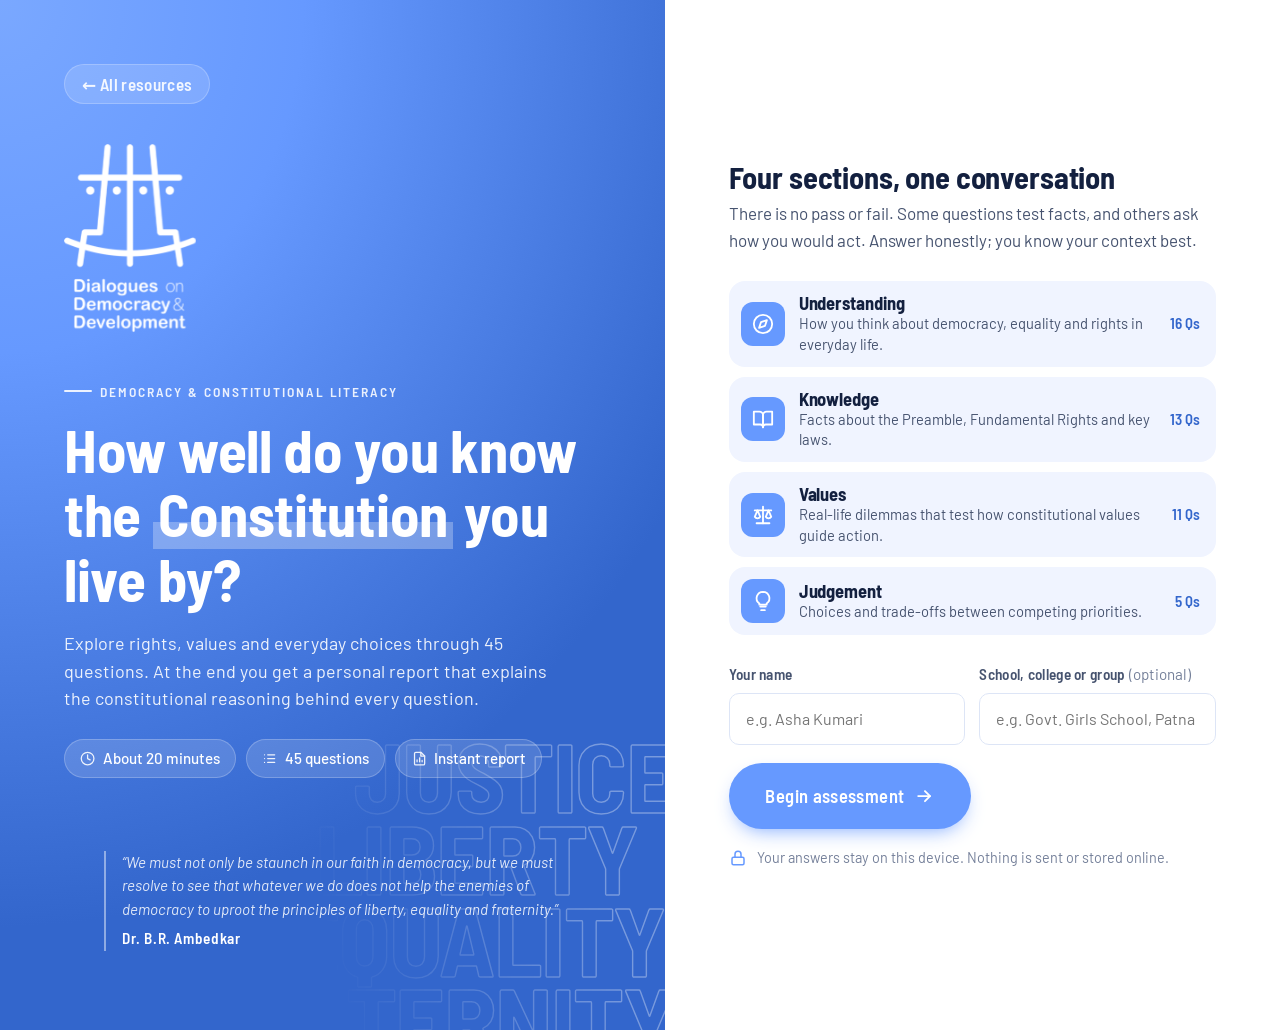
==== assessment.html @ 27ed3a21 "Add home hub, Preamble crossword and Our Constitution pages - index.html is now a tile hub; the asse" ====
<!doctype html>
<html lang="en">
<head>
  <meta charset="UTF-8">
  <meta name="viewport" content="width=device-width, initial-scale=1.0">
  <title>Constitutional Literacy Assessment · Dialogues on Democracy & Development</title>
  <meta name="description" content="A constitutional literacy assessment by Dialogues on Democracy & Development. 45 questions on rights, values and everyday choices, with a personal report at the end.">
  <meta property="og:title" content="Constitutional Literacy Assessment">
  <meta property="og:description" content="How well do you know the Constitution you live by? Take the assessment by Dialogues on Democracy & Development.">
  <meta property="og:image" content="assets/logo-mark.png">
  <meta name="theme-color" content="#6699ff">
  <link rel="icon" type="image/png" href="assets/logo-mark.png">
  <link rel="preconnect" href="https://fonts.googleapis.com">
  <link rel="preconnect" href="https://fonts.gstatic.com" crossorigin>
  <link href="https://fonts.googleapis.com/css2?family=Barlow+Semi+Condensed:wght@500;600;700&family=Barlow:ital,wght@0,400;0,500;0,600;1,400&display=swap" rel="stylesheet">
  <link rel="stylesheet" href="css/base.css">
  <link rel="stylesheet" href="css/assessment.css">
</head>
<body>
  <div id="app" aria-live="polite"></div>
  <noscript>
    <p style="padding:24px;font-family:sans-serif">This assessment needs JavaScript. Please enable it in your browser and reload the page.</p>
  </noscript>
  <script src="js/questions.js"></script>
  <script src="js/app.js"></script>
</body>
</html>
---- css/base.css ----
/* Constitutional Literacy Assessment — Dialogues on Democracy & Development
   Brand: periwinkle blue #6699ff, Barlow Semi Condensed display type. */

:root {
  --brand: #6699ff;
  --brand-600: #4a7cd4;
  --brand-700: #3366cc;
  --brand-900: #1b2f6b;
  --tint-1: #f0f4ff;
  --tint-2: #e6f2ff;
  --tint-3: #d6e3ff;

  --ink: #13203f;
  --ink-2: #46536f;
  --ink-3: #75809a;
  --line: #dde5f6;
  --bg: #f5f8ff;
  --surface: #ffffff;

  --s3: #17916a;   /* best response */
  --s2: #3f78de;   /* mostly aligned */
  --s1: #cc8a0a;   /* partly aligned */
  --s0: #d4574b;   /* not aligned */
  --s3-bg: #e3f5ee;
  --s2-bg: #e6eeff;
  --s1-bg: #fdf3dd;
  --s0-bg: #fbe8e6;

  --display: "Barlow Semi Condensed", "Barlow", system-ui, sans-serif;
  --body: "Barlow", system-ui, -apple-system, "Segoe UI", sans-serif;

  --r-sm: 10px;
  --r-md: 16px;
  --r-lg: 24px;
  --shadow-sm: 0 1px 2px rgba(19, 32, 63, .06), 0 1px 1px rgba(19, 32, 63, .04);
  --shadow-md: 0 10px 30px -12px rgba(27, 47, 107, .22), 0 2px 6px rgba(19, 32, 63, .05);
  --shadow-lg: 0 30px 60px -25px rgba(27, 47, 107, .35);
  --ease: cubic-bezier(.22, .8, .24, 1);
}

*, *::before, *::after { box-sizing: border-box; }
html { -webkit-text-size-adjust: 100%; }
body {
  margin: 0;
  background: var(--bg);
  color: var(--ink);
  font-family: var(--body);
  font-size: 17px;
  line-height: 1.55;
  -webkit-font-smoothing: antialiased;
  overflow-x: hidden;
}
h1, h2, h3, h4 { font-family: var(--display); line-height: 1.1; margin: 0; letter-spacing: -.005em; }
p { margin: 0; }
button, input { font: inherit; color: inherit; }
button { cursor: pointer; }
img { display: block; max-width: 100%; }
:focus-visible { outline: 3px solid var(--brand); outline-offset: 3px; border-radius: 6px; }
[tabindex="-1"]:focus { outline: none; }
.sr-only { position: absolute; width: 1px; height: 1px; overflow: hidden; clip: rect(0 0 0 0); white-space: nowrap; }

/* ---------- Buttons ---------- */
.btn {
  display: inline-flex; align-items: center; justify-content: center; gap: .55em;
  border: 0; border-radius: 999px;
  padding: .85em 1.6em;
  font-family: var(--display); font-weight: 600; font-size: 1.05rem; letter-spacing: .02em;
  transition: transform .2s var(--ease), box-shadow .2s var(--ease), background .2s, color .2s, opacity .2s;
  text-decoration: none; white-space: nowrap;
}
.btn svg { width: 1.1em; height: 1.1em; flex: none; }
.btn-primary { background: var(--brand); color: #fff; box-shadow: 0 8px 20px -8px rgba(102, 153, 255, .9); }
.btn-primary:hover:not(:disabled) { background: var(--brand-600); transform: translateY(-1px); }
.btn-primary:active:not(:disabled) { transform: translateY(0); }
.btn-primary:disabled { background: #b9cbf2; box-shadow: none; cursor: not-allowed; }
.btn-dark { background: var(--brand-900); color: #fff; }
.btn-dark:hover { background: #12234f; transform: translateY(-1px); }
.btn-ghost { background: transparent; color: var(--ink-2); padding-inline: 1.1em; }
.btn-ghost:hover { background: var(--tint-1); color: var(--brand-700); }
.btn-outline { background: var(--surface); color: var(--brand-700); box-shadow: inset 0 0 0 1.5px var(--tint-3); }
.btn-outline:hover { box-shadow: inset 0 0 0 1.5px var(--brand); }
.btn-white { background: #fff; color: var(--brand-700); }
.btn-white:hover { transform: translateY(-1px); box-shadow: 0 10px 24px -10px rgba(0,0,0,.35); }
.btn-lg { font-size: 1.15rem; padding: 1em 2em; }
.btn.ready { animation: nudge 1.6s var(--ease) 1; }
@keyframes nudge { 0%, 100% { box-shadow: 0 8px 20px -8px rgba(102,153,255,.9); } 40% { box-shadow: 0 0 0 8px rgba(102,153,255,.18), 0 8px 20px -8px rgba(102,153,255,.9); } }


/* ---------- Shared page furniture ---------- */
.wrap { width: 100%; max-width: 1180px; margin: 0 auto; padding: 0 clamp(16px, 4vw, 40px); }
.eyebrow {
  display: inline-flex; align-items: center; gap: .6em;
  font-family: var(--display); font-weight: 600; text-transform: uppercase; letter-spacing: .14em; font-size: .85rem;
  color: var(--brand-700);
}
.eyebrow::before { content: ""; width: 28px; height: 2px; background: currentColor; border-radius: 2px; }
.on-dark .eyebrow, .eyebrow.light { color: rgba(255,255,255,.88); }
/* The four Preamble words, set as an outlined lettermark behind the content. */
.hero-words {
  position: absolute; inset: auto -1.5% -3% auto; z-index: -1;
  display: flex; flex-direction: column; align-items: flex-end;
  font-family: var(--display); font-weight: 700; text-transform: uppercase;
  font-size: clamp(52px, 7.6vw, 116px); line-height: .84; letter-spacing: -.015em;
  color: transparent; -webkit-text-stroke: 1.4px rgba(255, 255, 255, .34);
  pointer-events: none; user-select: none;
  -webkit-mask-image: linear-gradient(258deg, #000 18%, rgba(0,0,0,.45) 48%, transparent 72%);
  mask-image: linear-gradient(258deg, #000 18%, rgba(0,0,0,.45) 48%, transparent 72%);
}
.hero-words span { display: block; animation: wordIn .9s var(--ease) both; }
.hero-words span:nth-child(1) { animation-delay: .05s; }
.hero-words span:nth-child(2) { margin-right: .38em; animation-delay: .16s; }
.hero-words span:nth-child(3) { margin-right: .1em; animation-delay: .27s; }
.hero-words span:nth-child(4) { animation-delay: .38s; }
@keyframes wordIn { from { opacity: 0; transform: translateX(26px); } to { opacity: 1; transform: none; } }

/* Line-art portrait used alongside the lettermark. */
.hero-figure {
  position: absolute; z-index: -1; pointer-events: none; user-select: none;
  right: clamp(-28px, 1vw, 40px); bottom: 0;
  height: min(86%, 440px); width: auto; color: #fff;
  filter: drop-shadow(0 0 26px rgba(19, 32, 63, .14));
}
.hero-figure svg { height: 100%; width: auto; }
.hero-figure path, .hero-figure circle {
  stroke: rgba(255,255,255,.52);
  stroke-dasharray: 1400; stroke-dashoffset: 1400;
  animation: draw 2.4s var(--ease) forwards;
}
.hero-figure circle { stroke-dasharray: 200; stroke-dashoffset: 200; }
/* When a hero carries the portrait, the lettermark sits to its left. */
.has-figure .hero-words { right: clamp(180px, 23vw, 350px); bottom: -2%; }
@keyframes draw { to { stroke-dashoffset: 0; } }
@media (prefers-reduced-motion: reduce) {
  .hero-figure path, .hero-figure circle { stroke-dashoffset: 0; animation: none; }
}
@media (max-width: 900px) {
  .hero-figure { height: min(50%, 220px); right: -20px; }
  .hero-figure path, .hero-figure circle { stroke: rgba(255,255,255,.4); }
  /* One graphic is enough on a small screen: keep the portrait, drop the lettermark. */
  .has-figure .hero-words { display: none; }
  .has-figure .hero-figure { height: min(38%, 200px); right: -46px; bottom: -8px; opacity: .5; }
}

.site-nav {
  position: sticky; top: 0; z-index: 30;
  background: rgba(255,255,255,.88); backdrop-filter: saturate(1.4) blur(12px); -webkit-backdrop-filter: saturate(1.4) blur(12px);
  border-bottom: 1px solid var(--line);
}
.site-nav .wrap { display: flex; align-items: center; justify-content: space-between; gap: 20px; padding-block: 10px; }
.brand { display: flex; align-items: center; gap: 10px; text-decoration: none; color: var(--ink); background: none; border: 0; padding: 0; text-align: left; }
.brand img { width: 40px; height: 40px; border-radius: 10px; }
.brand span { font-family: var(--display); font-weight: 600; font-size: .95rem; line-height: 1.1; }
.site-nav ul { list-style: none; display: flex; gap: 4px; margin: 0; padding: 0; }
.site-nav a.nav-link {
  display: block; text-decoration: none; color: var(--ink-2);
  font-family: var(--display); font-weight: 600; font-size: 1rem; letter-spacing: .02em;
  padding: .45em .9em; border-radius: 999px; transition: background .2s, color .2s; white-space: nowrap;
}
.site-nav a.nav-link:hover { background: var(--tint-1); color: var(--brand-700); }
.site-nav a.nav-link[aria-current="page"] { background: var(--brand); color: #fff; }

.site-foot { background: var(--brand-900); color: rgba(255,255,255,.8); padding: 40px 0; margin-top: 60px; }
.site-foot .wrap { display: flex; flex-wrap: wrap; gap: 16px 32px; align-items: center; justify-content: space-between; }
.site-foot a { color: #fff; }
.site-foot .foot-links { display: flex; flex-wrap: wrap; gap: 16px; font-family: var(--display); font-weight: 600; }
.site-foot small { font-size: .88rem; }

@media (max-width: 680px) {
  .site-nav .wrap { flex-direction: column; align-items: stretch; gap: 10px; }
  .site-nav ul { overflow-x: auto; scrollbar-width: none; padding-bottom: 2px; }
  .site-nav .brand span { font-size: .88rem; }
  .site-nav ul::-webkit-scrollbar { display: none; }
  .site-foot .wrap { flex-direction: column; align-items: flex-start; }
}

/* ---------- Motion ---------- */
@keyframes rise { from { opacity: 0; transform: translateY(14px); } to { opacity: 1; transform: none; } }
@keyframes inR { from { opacity: 0; transform: translateX(36px); } to { opacity: 1; transform: none; } }
@keyframes inL { from { opacity: 0; transform: translateX(-36px); } to { opacity: 1; transform: none; } }
@keyframes pop { from { opacity: 0; transform: scale(.96) translateY(10px); } to { opacity: 1; transform: none; } }
.anim-r { animation: inR .5s var(--ease) both; }
.anim-l { animation: inL .5s var(--ease) both; }
.anim-pop { animation: pop .6s var(--ease) both; }
.anim-rise { animation: rise .6s var(--ease) both; }
.options .opt { animation: rise .45s var(--ease) both; }
.options .opt:nth-child(1) { animation-delay: .06s; }
.options .opt:nth-child(2) { animation-delay: .11s; }
.options .opt:nth-child(3) { animation-delay: .16s; }
.options .opt:nth-child(4) { animation-delay: .21s; }
.options .opt:nth-child(5) { animation-delay: .26s; }
.report-body > * { animation: rise .7s var(--ease) both; }
.report-body > *:nth-child(2) { animation-delay: .1s; }
.report-body > *:nth-child(3) { animation-delay: .2s; }

@media (prefers-reduced-motion: reduce) {
  *, *::before, *::after { animation-duration: .01ms !important; animation-delay: 0ms !important; transition-duration: .01ms !important; }
}
---- css/assessment.css ----
/* Assessment screens — Dialogues on Democracy & Development */
/* ---------- Welcome ---------- */
.welcome { display: grid; grid-template-columns: minmax(0, 1.08fr) minmax(0, 1fr); min-height: 100vh; min-height: 100dvh; }
.hero { gap: 24px; }
.hero {
  position: relative; overflow: hidden; isolation: isolate;
  background: radial-gradient(120% 90% at 0% 0%, #7aa8ff 0%, var(--brand) 38%, var(--brand-700) 100%);
  color: #fff;
  padding: clamp(28px, 5vw, 64px);
  display: flex; flex-direction: column; gap: 40px;
}
.hero-back { align-self: flex-start; color: rgba(255,255,255,.9); text-decoration: none; font-family: var(--display); font-weight: 600; letter-spacing: .02em; background: rgba(255,255,255,.14); border: 1px solid rgba(255,255,255,.22); border-radius: 999px; padding: .35em 1em; transition: background .2s; }
.hero-back:hover { background: rgba(255,255,255,.26); }
.hero-logo { width: clamp(92px, 11vw, 132px); height: auto; }
.hero-copy { margin-top: auto; max-width: 36rem; }
.hero .eyebrow, .intro-card .eyebrow, .report-title .eyebrow { color: rgba(255,255,255,.88); }
.hero h1 { font-size: clamp(2.4rem, 4.6vw, 4rem); font-weight: 700; margin: 16px 0 18px; }
.hero h1 em { font-style: normal; background: linear-gradient(transparent 62%, rgba(255,255,255,.28) 62%); padding: 0 .08em; }
.hero .lede { font-size: 1.12rem; color: rgba(255,255,255,.9); max-width: 32rem; }
.hero-stats { display: flex; flex-wrap: wrap; gap: 10px; margin-top: 26px; padding: 0; list-style: none; }
.hero-stats li {
  display: inline-flex; align-items: center; gap: .5em;
  background: rgba(255,255,255,.14); backdrop-filter: blur(6px); -webkit-backdrop-filter: blur(6px);
  border: 1px solid rgba(255,255,255,.22); border-radius: 999px;
  padding: .45em 1em; font-weight: 500; font-size: .95rem;
}
.hero-stats svg { width: 1em; height: 1em; opacity: .9; }
.hero-quote { border-left: 2px solid rgba(255,255,255,.45); padding-left: 16px; max-width: 34rem; font-size: .95rem; color: rgba(255,255,255,.85); font-style: italic; }
.hero-quote cite { display: block; margin-top: 6px; font-style: normal; font-family: var(--display); font-weight: 600; letter-spacing: .04em; color: #fff; }

.start {
  padding: clamp(28px, 5vw, 64px);
  display: flex; flex-direction: column; justify-content: center; gap: 28px;
  background: var(--surface);
}
.start-inner { width: 100%; max-width: 32rem; margin: 0 auto; display: flex; flex-direction: column; gap: 28px; }
.start h2 { font-size: 1.9rem; font-weight: 700; }
.start .sub { color: var(--ink-2); margin-top: 6px; }
.section-list { list-style: none; margin: 0; padding: 0; display: grid; gap: 10px; }
.section-list li {
  display: grid; grid-template-columns: 44px 1fr auto; gap: 14px; align-items: center;
  padding: 12px 16px 12px 12px; border-radius: var(--r-md);
  background: var(--tint-1);
  opacity: 0; animation: rise .6s var(--ease) forwards;
}
.section-list li:nth-child(1) { animation-delay: .05s; }
.section-list li:nth-child(2) { animation-delay: .12s; }
.section-list li:nth-child(3) { animation-delay: .19s; }
.section-list li:nth-child(4) { animation-delay: .26s; }
.sec-icon { width: 44px; height: 44px; border-radius: 12px; display: grid; place-items: center; background: var(--brand); color: #fff; }
.sec-icon svg { width: 22px; height: 22px; }
.section-list h3 { font-size: 1.15rem; font-weight: 700; }
.section-list p { font-size: .92rem; color: var(--ink-2); line-height: 1.4; }
.section-list .n { font-family: var(--display); font-weight: 600; color: var(--brand-700); font-size: .95rem; white-space: nowrap; }

.field { display: flex; flex-direction: column; gap: 6px; }
.field label { font-family: var(--display); font-weight: 600; font-size: .95rem; letter-spacing: .02em; color: var(--ink-2); }
.field label span { font-family: var(--body); font-weight: 400; color: var(--ink-3); letter-spacing: 0; }
.field input {
  width: 100%; border: 1.5px solid var(--line); border-radius: var(--r-sm);
  padding: .8em 1em; background: var(--surface); font-size: 1rem;
  transition: border-color .2s, box-shadow .2s;
}
.field input:focus { outline: none; border-color: var(--brand); box-shadow: 0 0 0 4px rgba(102,153,255,.18); }
.field input[aria-invalid="true"] { border-color: var(--s0); box-shadow: 0 0 0 4px rgba(212,87,75,.14); }
.field-error { color: var(--s0); font-size: .88rem; font-weight: 500; }
.form-grid { display: grid; grid-template-columns: 1fr 1fr; gap: 14px; }
.start-actions { display: flex; flex-wrap: wrap; gap: 12px; align-items: center; }
.privacy { display: flex; gap: 10px; align-items: flex-start; font-size: .9rem; color: var(--ink-3); }
.privacy svg { width: 18px; height: 18px; flex: none; margin-top: 2px; color: var(--brand); }

/* ---------- Top bar & stepper ---------- */
.topbar {
  position: sticky; top: 0; z-index: 20;
  display: grid; grid-template-columns: auto 1fr auto; align-items: center; gap: clamp(16px, 3vw, 40px);
  padding: 12px clamp(16px, 4vw, 40px);
  background: rgba(255,255,255,.86); backdrop-filter: saturate(1.4) blur(12px); -webkit-backdrop-filter: saturate(1.4) blur(12px);
  border-bottom: 1px solid var(--line);
}
.stepper { display: grid; grid-template-columns: repeat(4, 1fr); gap: 8px; max-width: 720px; width: 100%; justify-self: center; }
.step { display: flex; flex-direction: column; gap: 6px; min-width: 0; }
.step-label { font-family: var(--display); font-weight: 600; font-size: .8rem; letter-spacing: .06em; text-transform: uppercase; color: var(--ink-3); white-space: nowrap; overflow: hidden; text-overflow: ellipsis; transition: color .3s; }
.step.active .step-label { color: var(--brand-700); }
.step.done .step-label { color: var(--ink-2); }
.step-bar { height: 6px; border-radius: 6px; background: var(--tint-2); overflow: hidden; }
.step-bar i { display: block; height: 100%; width: 0; background: var(--brand); border-radius: inherit; transition: width .5s var(--ease); }
.step.active .step-bar { box-shadow: 0 0 0 2px rgba(102,153,255,.18); }
.counter { font-family: var(--display); font-weight: 700; font-size: 1.35rem; color: var(--ink); white-space: nowrap; font-variant-numeric: tabular-nums; }
.counter span { color: var(--ink-3); font-weight: 500; font-size: 1rem; }

/* ---------- Question stage ---------- */
.stage { max-width: 860px; margin: 0 auto; padding: clamp(24px, 5vh, 56px) clamp(16px, 4vw, 32px) 140px; }
.qcard { position: relative; }
.qmeta { display: flex; flex-wrap: wrap; align-items: center; gap: 10px 14px; margin-bottom: 20px; }
.chip {
  display: inline-flex; align-items: center; gap: .45em;
  background: var(--tint-2); color: var(--brand-700);
  border-radius: 999px; padding: .3em .85em;
  font-family: var(--display); font-weight: 600; font-size: .9rem; letter-spacing: .04em;
}
.chip svg { width: 1em; height: 1em; }
.qmeta .of { color: var(--ink-3); font-size: .95rem; }
.scenario {
  position: relative;
  background: var(--surface); border: 1px solid var(--line); border-left: 4px solid var(--brand);
  border-radius: var(--r-sm) var(--r-md) var(--r-md) var(--r-sm);
  padding: 18px 22px; margin-bottom: 22px;
  color: var(--ink-2); font-size: 1.02rem;
  box-shadow: var(--shadow-sm);
}
.scenario-tag { display: block; font-family: var(--display); font-weight: 700; font-size: .78rem; letter-spacing: .14em; text-transform: uppercase; color: var(--brand); margin-bottom: 6px; }
.qtext { font-size: clamp(1.55rem, 3.2vw, 2.15rem); font-weight: 600; color: var(--ink); margin-bottom: 26px; text-wrap: balance; }

.options { display: grid; gap: 12px; }
.opt {
  position: relative; display: grid; grid-template-columns: 40px 1fr 24px; gap: 16px; align-items: center;
  width: 100%; text-align: left;
  background: var(--surface); border: 1.5px solid var(--line); border-radius: var(--r-md);
  padding: 14px 18px 14px 14px;
  box-shadow: var(--shadow-sm);
  transition: border-color .2s, background .2s, transform .2s var(--ease), box-shadow .2s var(--ease);
}
.opt:hover { border-color: var(--brand); transform: translateY(-1px); box-shadow: var(--shadow-md); }
.opt .key {
  width: 40px; height: 40px; border-radius: 12px; display: grid; place-items: center;
  background: var(--tint-1); color: var(--brand-700);
  font-family: var(--display); font-weight: 700; font-size: 1.1rem;
  transition: background .2s, color .2s;
}
.opt .otext { font-size: 1.03rem; line-height: 1.45; color: var(--ink); }
.opt .tick { width: 24px; height: 24px; border-radius: 50%; border: 2px solid var(--line); display: grid; place-items: center; transition: all .2s; }
.opt .tick svg { width: 14px; height: 14px; color: #fff; opacity: 0; transform: scale(.4); transition: all .25s var(--ease); }
.opt[aria-checked="true"] { border-color: var(--brand); background: linear-gradient(0deg, var(--tint-1), var(--tint-1)); box-shadow: 0 0 0 4px rgba(102,153,255,.16), var(--shadow-md); }
.opt[aria-checked="true"] .key { background: var(--brand); color: #fff; }
.opt[aria-checked="true"] .tick { background: var(--brand); border-color: var(--brand); }
.opt[aria-checked="true"] .tick svg { opacity: 1; transform: scale(1); }

.qnav {
  position: fixed; left: 0; right: 0; bottom: 0; z-index: 15;
  background: linear-gradient(to top, var(--bg) 60%, rgba(245,248,255,0));
  padding: 26px clamp(16px, 4vw, 40px) max(18px, env(safe-area-inset-bottom));
}
.qnav { pointer-events: none; }
.qnav-inner { pointer-events: auto; max-width: 860px; margin: 0 auto; display: flex; align-items: center; justify-content: space-between; gap: 12px; }
.kbd-hint { color: var(--ink-3); font-size: .88rem; text-align: center; }
.kbd-hint kbd { font-family: var(--display); font-weight: 600; font-size: .85em; background: var(--surface); border: 1px solid var(--line); border-bottom-width: 2px; border-radius: 6px; padding: .05em .45em; color: var(--ink-2); }

/* ---------- Section intro ---------- */
.intro { min-height: calc(100vh - 66px); min-height: calc(100dvh - 66px); display: grid; place-items: center; padding: 32px clamp(16px, 4vw, 32px) 64px; }
.intro-card {
  position: relative; overflow: hidden; isolation: isolate;
  width: 100%; max-width: 760px;
  background: radial-gradient(120% 120% at 100% 0%, #7aa8ff 0%, var(--brand) 40%, var(--brand-700) 100%);
  color: #fff; border-radius: var(--r-lg); box-shadow: var(--shadow-lg);
  padding: clamp(28px, 6vw, 56px);
}
.intro-num {
  position: absolute; right: -.04em; bottom: -.28em; z-index: -1;
  font-family: var(--display); font-weight: 700; font-size: clamp(200px, 36vw, 340px); line-height: 1;
  color: transparent; -webkit-text-stroke: 2px rgba(255,255,255,.2);
}
.intro-icon { width: 64px; height: 64px; border-radius: 18px; background: rgba(255,255,255,.18); display: grid; place-items: center; margin-bottom: 24px; border: 1px solid rgba(255,255,255,.25); }
.intro-icon svg { width: 32px; height: 32px; }
.intro-card .eyebrow { color: rgba(255,255,255,.85); }
.intro-card h2 { font-size: clamp(2.6rem, 6vw, 4rem); font-weight: 700; margin: 10px 0 12px; }
.intro-card p { font-size: 1.15rem; max-width: 30rem; color: rgba(255,255,255,.92); }
.intro-foot { display: flex; flex-wrap: wrap; align-items: center; gap: 12px 20px; margin-top: 34px; }
.intro-foot .note { color: rgba(255,255,255,.85); font-size: .95rem; }
.intro-back { margin-top: 18px; text-align: center; }

/* ---------- Results ---------- */
.report-hero {
  position: relative; overflow: hidden; isolation: isolate;
  background: radial-gradient(120% 120% at 0% 0%, #7aa8ff 0%, var(--brand) 40%, var(--brand-700) 100%);
  color: #fff;
  padding: clamp(28px, 5vw, 56px) clamp(16px, 4vw, 40px) clamp(120px, 14vw, 150px);
}
.report-hero .hero-words { font-size: clamp(56px, 9vw, 130px); inset: auto -1% -10% auto; }
.report-head { max-width: 1080px; margin: 0 auto; display: flex; justify-content: space-between; align-items: flex-start; gap: 24px; }
.report-head .brand span { color: #fff; }
.report-head .brand img { box-shadow: 0 0 0 2px rgba(255,255,255,.4); }
.report-title { max-width: 1080px; margin: 36px auto 0; }
.report-title h1 { font-size: clamp(2.2rem, 5vw, 3.4rem); font-weight: 700; margin-top: 10px; }
.report-title .who { margin-top: 10px; font-size: 1.08rem; color: rgba(255,255,255,.9); }
.report-body { max-width: 1080px; margin: clamp(-110px, -11vw, -90px) auto 0; padding: 0 clamp(16px, 4vw, 40px) 64px; position: relative; z-index: 2; display: grid; gap: 22px; }
.card { background: var(--surface); border-radius: var(--r-lg); box-shadow: var(--shadow-md); padding: clamp(20px, 3.5vw, 36px); border: 1px solid rgba(221,229,246,.7); }
.card h2 { font-size: 1.6rem; font-weight: 700; }
.card .sub { color: var(--ink-2); margin-top: 4px; }

.overview { display: grid; grid-template-columns: auto 1fr; gap: clamp(20px, 4vw, 48px); align-items: center; }
.ring { position: relative; width: clamp(170px, 22vw, 210px); aspect-ratio: 1; }
.ring svg { width: 100%; height: 100%; transform: rotate(-90deg); }
.ring .track { stroke: var(--tint-2); }
.ring .value { stroke: url(#ringGrad); stroke-linecap: round; transition: stroke-dashoffset 1.6s var(--ease); }
.ring-label { position: absolute; inset: 0; display: grid; place-content: center; text-align: center; }
.ring-label strong { font-family: var(--display); font-weight: 700; font-size: clamp(2.8rem, 5vw, 3.4rem); line-height: 1; color: var(--ink); font-variant-numeric: tabular-nums; }
.ring-label strong small { font-size: .5em; color: var(--ink-3); }
.ring-label span { font-size: .88rem; color: var(--ink-3); margin-top: 4px; }
.level-tag { display: inline-flex; align-items: center; gap: .5em; white-space: nowrap; font-family: var(--display); font-weight: 600; text-transform: uppercase; letter-spacing: .12em; font-size: .82rem; color: var(--brand-700); background: var(--tint-2); padding: .35em .9em; border-radius: 999px; }
.overview h2 { font-size: clamp(2rem, 4vw, 2.7rem); margin: 12px 0 10px; }
.overview p.desc { color: var(--ink-2); font-size: 1.05rem; max-width: 40rem; }
.points-line { margin-top: 16px; font-size: .95rem; color: var(--ink-3); }
.points-line b { color: var(--ink); font-family: var(--display); font-size: 1.1rem; }

.dist { margin-top: 20px; }
.dist-bar { display: flex; height: 12px; border-radius: 12px; overflow: hidden; background: var(--tint-1); gap: 2px; }
.dist-bar i { display: block; height: 100%; width: 0; transition: width 1.2s var(--ease); }
.dist-legend { display: flex; flex-wrap: wrap; gap: 6px 18px; margin-top: 10px; font-size: .9rem; color: var(--ink-2); }
.dist-legend span { display: inline-flex; align-items: center; gap: .45em; }
.dist-legend i { width: 10px; height: 10px; border-radius: 3px; display: inline-block; }

.story-head { font-size: clamp(1.55rem, 2.9vw, 2.15rem) !important; line-height: 1.2; margin: 14px 0 12px !important; text-wrap: pretty; }
.overview p.desc { font-size: 1.08rem; line-height: 1.6; }

.lenses { display: grid; grid-template-columns: repeat(3, minmax(0, 1fr)); gap: 16px; margin-top: 28px; }
.lens { border: 1px solid var(--line); border-radius: var(--r-md); padding: 18px; display: flex; flex-direction: column; gap: 12px; background: linear-gradient(180deg, var(--tint-1), #fff 75%); }
.lens-top { display: grid; grid-template-columns: auto 1fr auto; align-items: center; gap: 10px; }
.lens .sec-icon { width: 36px; height: 36px; border-radius: 10px; }
.lens .sec-icon svg { width: 18px; height: 18px; }
.lens h3 { font-size: 1.2rem; font-weight: 700; }
.lens .pct { font-family: var(--display); font-weight: 700; font-size: 2rem; line-height: 1; font-variant-numeric: tabular-nums; }
.lens .pct small { font-size: .5em; color: var(--ink-3); font-weight: 600; margin-left: 1px; }
.lens p { font-size: .93rem; color: var(--ink-2); line-height: 1.45; }
.lens .src { font-size: .82rem; color: var(--ink-3); margin-top: auto; }
.bar { height: 8px; border-radius: 8px; background: var(--tint-2); overflow: hidden; }
.bar i { display: block; height: 100%; width: 0; border-radius: inherit; background: var(--brand); transition: width 1.3s var(--ease); }
.dist { margin-top: 24px; padding-top: 20px; border-top: 1px solid var(--line); }
.dist .points-line { margin: 0 0 10px; }

.themes { display: grid; gap: 14px; margin-top: 22px; }
.theme { display: grid; grid-template-columns: minmax(180px, 280px) 1fr 52px; gap: 18px; align-items: center; }
.tname { font-family: var(--display); font-weight: 600; font-size: 1.05rem; line-height: 1.2; }
.tname small { display: block; font-family: var(--body); font-weight: 400; font-size: .8rem; color: var(--ink-3); margin-top: 2px; }
.theme .bar { height: 12px; border-radius: 12px; }
.tpct { font-family: var(--display); font-weight: 700; font-size: 1.15rem; text-align: right; font-variant-numeric: tabular-nums; }
.tab-pct { font-weight: 500; color: var(--ink-3); margin-left: 2px; }
.tab[aria-selected="true"] .tab-pct { color: var(--brand); }

.method { display: grid; grid-template-columns: repeat(4, 1fr); gap: 10px; margin-top: 16px; }
.method div { border-radius: var(--r-sm); padding: 12px 14px; font-size: .9rem; color: var(--ink-2); }
.method b { display: block; font-family: var(--display); font-size: 1.05rem; }

.review-head { display: flex; flex-wrap: wrap; justify-content: space-between; align-items: flex-end; gap: 16px; margin-bottom: 18px; }
.tabs { display: flex; gap: 6px; flex-wrap: wrap; background: var(--tint-1); padding: 5px; border-radius: 999px; }
.tab { border: 0; background: transparent; border-radius: 999px; padding: .5em 1.05em; font-family: var(--display); font-weight: 600; font-size: .98rem; color: var(--ink-2); transition: background .2s, color .2s, box-shadow .2s; }
.tab:hover { color: var(--brand-700); }
.tab[aria-selected="true"] { background: #fff; color: var(--brand-700); box-shadow: var(--shadow-sm); }
.toggle { display: inline-flex; align-items: center; gap: 10px; font-size: .95rem; color: var(--ink-2); cursor: pointer; user-select: none; }
.toggle input { appearance: none; -webkit-appearance: none; width: 42px; height: 24px; border-radius: 24px; background: var(--tint-3); position: relative; cursor: pointer; transition: background .2s; margin: 0; }
.toggle input::after { content: ""; position: absolute; top: 3px; left: 3px; width: 18px; height: 18px; border-radius: 50%; background: #fff; box-shadow: var(--shadow-sm); transition: transform .25s var(--ease); }
.toggle input:checked { background: var(--brand); }
.toggle input:checked::after { transform: translateX(18px); }

.panel[hidden] { display: none; }
.panel-title { display: none; }
.ritems { display: grid; gap: 14px; }
.ritem { border: 1px solid var(--line); border-radius: var(--r-md); padding: 18px 20px; display: grid; gap: 12px; background: #fff; break-inside: avoid; }
.ritem-top { display: flex; justify-content: space-between; align-items: flex-start; gap: 14px; }
.ritem .qn { font-family: var(--display); font-weight: 700; color: var(--brand); font-size: .95rem; letter-spacing: .04em; margin-bottom: 2px; }
.ritem .rq { font-family: var(--display); font-weight: 600; font-size: 1.2rem; line-height: 1.25; }
.ritem .rscen { font-size: .92rem; color: var(--ink-3); margin-bottom: 6px; }
.badge { display: inline-flex; align-items: center; gap: .4em; border-radius: 999px; padding: .3em .8em; font-family: var(--display); font-weight: 600; font-size: .85rem; white-space: nowrap; flex: none; }
.badge.s3 { background: var(--s3-bg); color: var(--s3); }
.badge.s2 { background: var(--s2-bg); color: var(--s2); }
.badge.s1 { background: var(--s1-bg); color: var(--s1); }
.badge.s0 { background: var(--s0-bg); color: var(--s0); }
.ans { display: grid; grid-template-columns: 30px 1fr; gap: 12px; align-items: start; padding: 10px 12px; border-radius: var(--r-sm); font-size: .98rem; }
.ans .k { width: 30px; height: 30px; border-radius: 9px; display: grid; place-items: center; font-family: var(--display); font-weight: 700; color: #fff; }
.ans small { display: block; font-family: var(--display); font-weight: 600; font-size: .78rem; letter-spacing: .1em; text-transform: uppercase; opacity: .85; margin-bottom: 1px; }
.ans.you.s3 { background: var(--s3-bg); } .ans.you.s3 .k { background: var(--s3); } .ans.you.s3 small { color: var(--s3); }
.ans.you.s2 { background: var(--s2-bg); } .ans.you.s2 .k { background: var(--s2); } .ans.you.s2 small { color: var(--s2); }
.ans.you.s1 { background: var(--s1-bg); } .ans.you.s1 .k { background: var(--s1); } .ans.you.s1 small { color: var(--s1); }
.ans.you.s0 { background: var(--s0-bg); } .ans.you.s0 .k { background: var(--s0); } .ans.you.s0 small { color: var(--s0); }
.ans.best { background: var(--tint-1); } .ans.best .k { background: var(--s3); } .ans.best small { color: var(--s3); }
.why { display: grid; grid-template-columns: 22px 1fr; gap: 10px; font-size: .96rem; color: var(--ink-2); padding-top: 2px; }
.why svg { width: 20px; height: 20px; color: var(--brand); margin-top: 2px; }
.empty { text-align: center; color: var(--ink-3); padding: 28px; border: 1.5px dashed var(--line); border-radius: var(--r-md); }

.closing { display: grid; grid-template-columns: 1fr auto; gap: 24px; align-items: center; background: var(--brand-900); color: #fff; border: 0; }
.closing blockquote { margin: 0; font-size: 1.1rem; font-style: italic; color: rgba(255,255,255,.9); max-width: 44rem; }
.closing cite { display: block; margin-top: 10px; font-style: normal; font-family: var(--display); font-weight: 600; letter-spacing: .04em; color: #fff; }
.closing .links { display: flex; flex-direction: column; gap: 10px; align-items: stretch; }
.report-actions { display: flex; flex-wrap: wrap; gap: 10px; }
.foot { text-align: center; color: var(--ink-3); font-size: .88rem; padding: 0 16px 36px; }
.foot a { color: var(--brand-700); }

/* ---------- Responsive ---------- */
@media (max-width: 900px) {
  .lenses { grid-template-columns: 1fr; }
}
@media (max-width: 900px) {
  .welcome { grid-template-columns: 1fr; }
  .hero { min-height: auto; gap: 28px; }
  .hero-copy { margin-top: 8px; }
  .hero-quote { display: none; }
  .start { justify-content: flex-start; }
}
@media (max-width: 760px) {
  .brand span { display: none; }
  .step-label { font-size: .7rem; letter-spacing: .03em; }
  .overview { grid-template-columns: 1fr; }
  .overview .ring { justify-self: center; }
  .theme { grid-template-columns: 1fr 48px; gap: 6px 14px; }
  .theme .bar { grid-column: 1 / -1; grid-row: 2; }
  .method { grid-template-columns: 1fr 1fr; }
  .closing { grid-template-columns: 1fr; }
  .kbd-hint { display: none; }
  .report-head { flex-direction: column; }
}
@media (max-width: 520px) {
  body { font-size: 16px; }
  .form-grid { grid-template-columns: 1fr; }
  .opt { grid-template-columns: 34px 1fr 22px; gap: 12px; padding: 12px 14px 12px 12px; }
  .opt .key { width: 34px; height: 34px; border-radius: 10px; font-size: 1rem; }
  .topbar { gap: 14px; }
  .step-label { display: none; }
  .section-list li { grid-template-columns: 40px 1fr; }
  .section-list .n { grid-column: 2; }
  .ritem-top { flex-direction: column; }
  .qnav .btn { padding-inline: 1.2em; }
  .tabs { width: 100%; }
  .tab { flex: 1; padding-inline: .6em; }
}

/* ---------- Print (Save as PDF) ---------- */
@media print {
  @page { margin: 14mm; }
  body { background: #fff; font-size: 12pt; }
  .no-print, .qnav, .topbar { display: none !important; }
  * { animation: none !important; transition: none !important; }
  .report-hero { padding: 24px 28px 28px; border-radius: 16px; -webkit-print-color-adjust: exact; print-color-adjust: exact; }
  .report-hero .hero-words { display: none; }
  .report-body { margin-top: 18px; padding: 0; }
  .card { box-shadow: none; border: 1px solid var(--line); margin-bottom: 14px; }
  .overview, .lens, .theme, .method, .closing { break-inside: avoid; }
  .report-body { display: block; }
  .lenses { grid-template-columns: repeat(3, minmax(0, 1fr)) !important; }
  .lens p { font-size: .85rem; }
  .panel[hidden] { display: block !important; }
  .panel-title { display: block; font-size: 1.3rem; margin: 18px 0 10px; color: var(--brand-700); }
  .ritem { page-break-inside: avoid; }
  .ritem[data-best="1"] { display: grid !important; }
  .closing, .dist-bar, .bar, .badge, .ans, .lens, .sec-icon, .method div, .level-tag { -webkit-print-color-adjust: exact; print-color-adjust: exact; }
  .dist-bar i, .bar i { transition: none; }
}
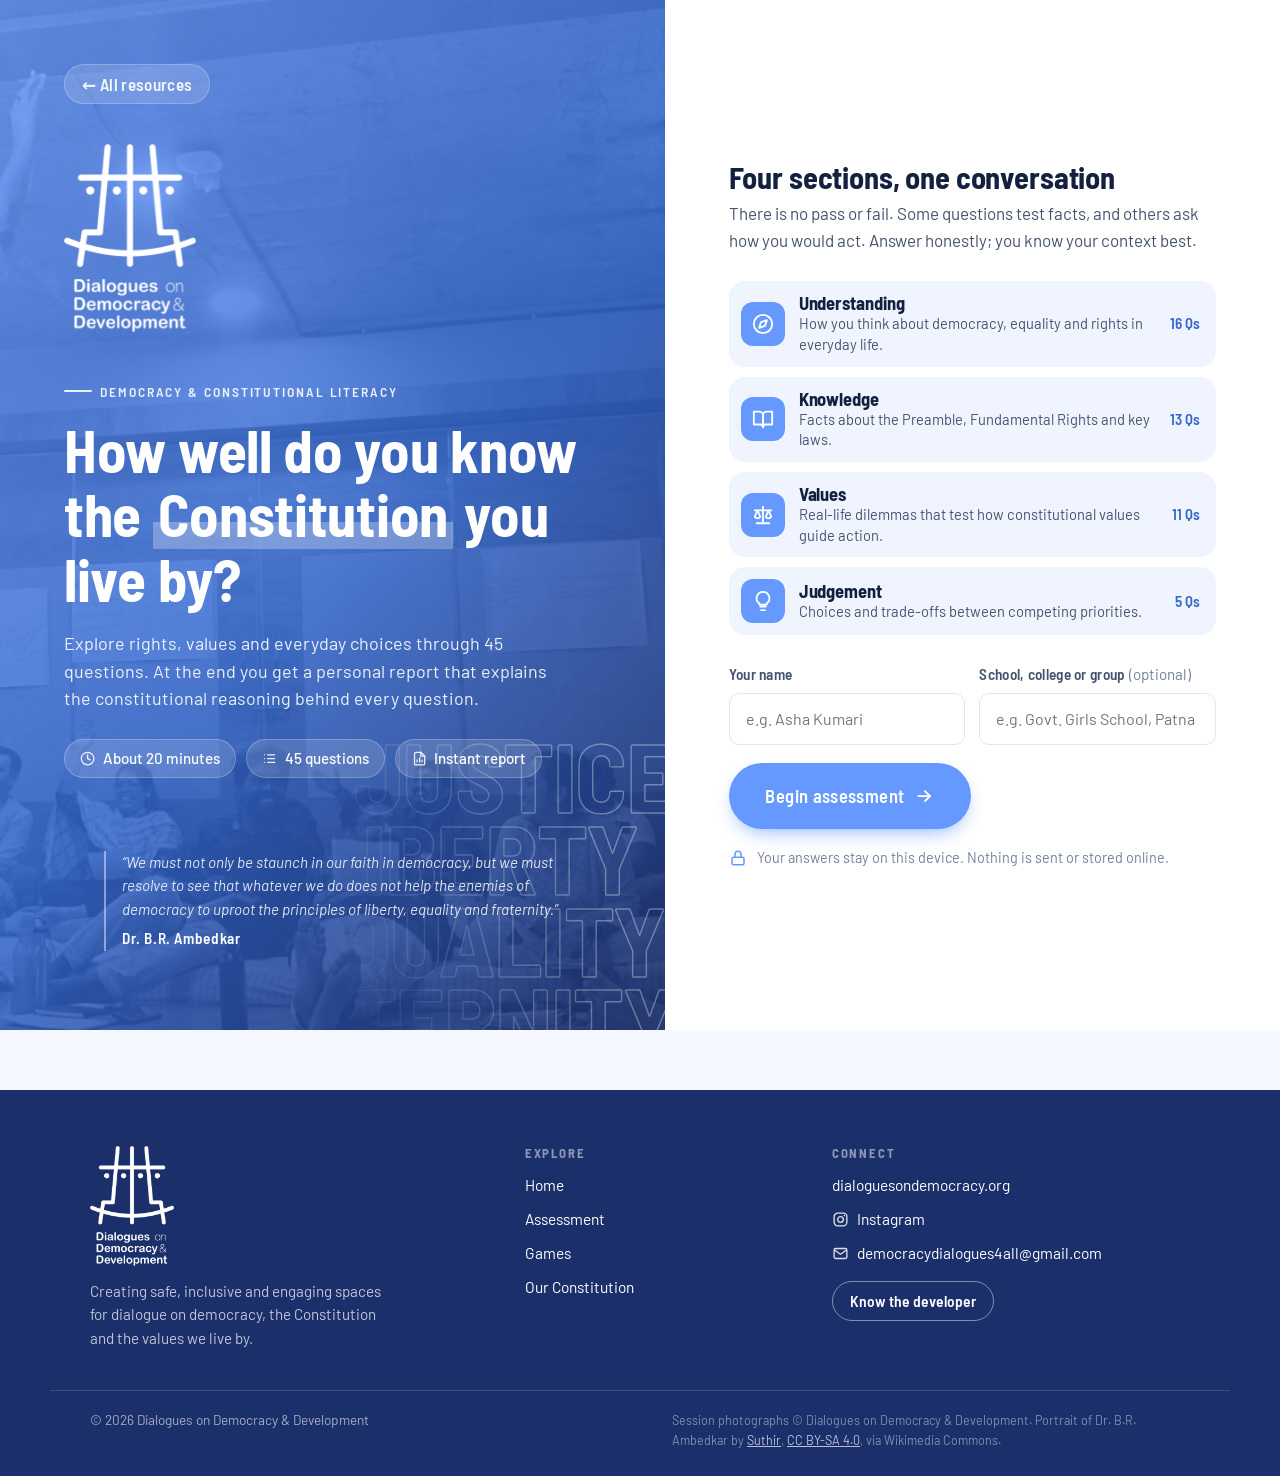
==== commit d1e45737: "Common footer, developer page, and two design refinements - One footer across every page, with Insta" ====
--- a/assessment.html
+++ b/assessment.html
@@ -18,6 +18,38 @@
 </head>
 <body>
   <div id="app" aria-live="polite"></div>
+  <footer class="site-foot">
+    <div class="wrap foot-top">
+      <div class="foot-brand">
+        <img src="assets/logo-wordmark-white.png" alt="Dialogues on Democracy &amp; Development">
+        <p>Creating safe, inclusive and engaging spaces for dialogue on democracy, the Constitution and the values we live by.</p>
+      </div>
+      <nav class="foot-col" aria-label="Explore">
+        <h4>Explore</h4>
+        <a href="./">Home</a>
+        <a href="assessment.html">Assessment</a>
+        <a href="games.html">Games</a>
+        <a href="constitution.html">Our Constitution</a>
+      </nav>
+      <div class="foot-col">
+        <h4>Connect</h4>
+        <a href="https://www.dialoguesondemocracy.org/" target="_blank" rel="noopener">dialoguesondemocracy.org</a>
+        <a href="https://www.instagram.com/dialogues.on.democracy/" target="_blank" rel="noopener">
+          <svg viewBox="0 0 24 24" fill="none" stroke="currentColor" stroke-width="1.9" aria-hidden="true"><rect x="3" y="3" width="18" height="18" rx="5"/><circle cx="12" cy="12" r="4"/><circle cx="17.5" cy="6.5" r="1.1" fill="currentColor" stroke="none"/></svg>
+          Instagram
+        </a>
+        <a href="mailto:democracydialogues4all@gmail.com">
+          <svg viewBox="0 0 24 24" fill="none" stroke="currentColor" stroke-width="1.9" aria-hidden="true"><rect x="3" y="5" width="18" height="14" rx="2"/><path d="m3.5 7 8.5 6 8.5-6"/></svg>
+          democracydialogues4all@gmail.com
+        </a>
+        <a href="developer.html" class="foot-dev">Know the developer</a>
+      </div>
+    </div>
+    <div class="wrap foot-base">
+      <small>&copy; 2026 Dialogues on Democracy &amp; Development</small>
+      <small class="attrib">Session photographs &copy; Dialogues on Democracy &amp; Development. Portrait of Dr. B.R. Ambedkar by <a href="https://commons.wikimedia.org/wiki/File:B._R._Ambedkar.svg" target="_blank" rel="noopener">Suthir</a>, <a href="https://creativecommons.org/licenses/by-sa/4.0" target="_blank" rel="noopener">CC BY-SA 4.0</a>, via Wikimedia Commons.</small>
+    </div>
+  </footer>
   <noscript>
     <p style="padding:24px;font-family:sans-serif">This assessment needs JavaScript. Please enable it in your browser and reload the page.</p>
   </noscript>
--- a/css/base.css
+++ b/css/base.css
@@ -116,29 +116,27 @@
 /* Line-art portrait used alongside the lettermark. */
 .hero-figure {
   position: absolute; z-index: -1; pointer-events: none; user-select: none;
-  right: clamp(-28px, 1vw, 40px); bottom: 0;
-  height: min(86%, 440px); width: auto; color: #fff;
+  right: clamp(-20px, 2vw, 56px); bottom: 0;
+  height: min(88%, 460px); width: auto; color: #fff;
   filter: drop-shadow(0 0 26px rgba(19, 32, 63, .14));
 }
-.hero-figure svg { height: 100%; width: auto; }
-.hero-figure path, .hero-figure circle {
-  stroke: rgba(255,255,255,.52);
-  stroke-dasharray: 1400; stroke-dashoffset: 1400;
-  animation: draw 2.4s var(--ease) forwards;
-}
-.hero-figure circle { stroke-dasharray: 200; stroke-dashoffset: 200; }
+.hero-figure img {
+  height: 100%; width: auto;
+  /* the source art is black; this renders it white against the blue */
+  filter: brightness(0) invert(1);
+  opacity: .5;
+  animation: figureIn 1.2s var(--ease) both;
+}
+@keyframes figureIn { from { opacity: 0; transform: translateY(14px) scale(.98); } to { opacity: .5; transform: none; } }
 /* When a hero carries the portrait, the lettermark sits to its left. */
 .has-figure .hero-words { right: clamp(180px, 23vw, 350px); bottom: -2%; }
-@keyframes draw { to { stroke-dashoffset: 0; } }
-@media (prefers-reduced-motion: reduce) {
-  .hero-figure path, .hero-figure circle { stroke-dashoffset: 0; animation: none; }
-}
+
 @media (max-width: 900px) {
   .hero-figure { height: min(50%, 220px); right: -20px; }
-  .hero-figure path, .hero-figure circle { stroke: rgba(255,255,255,.4); }
   /* One graphic is enough on a small screen: keep the portrait, drop the lettermark. */
   .has-figure .hero-words { display: none; }
-  .has-figure .hero-figure { height: min(38%, 200px); right: -46px; bottom: -8px; opacity: .5; }
+  .has-figure .hero-figure { height: min(40%, 210px); right: -34px; bottom: -6px; }
+  .has-figure .hero-figure img { opacity: .34; }
 }
 
 .site-nav {
@@ -159,11 +157,44 @@
 .site-nav a.nav-link:hover { background: var(--tint-1); color: var(--brand-700); }
 .site-nav a.nav-link[aria-current="page"] { background: var(--brand); color: #fff; }
 
-.site-foot { background: var(--brand-900); color: rgba(255,255,255,.8); padding: 40px 0; margin-top: 60px; }
-.site-foot .wrap { display: flex; flex-wrap: wrap; gap: 16px 32px; align-items: center; justify-content: space-between; }
-.site-foot a { color: #fff; }
-.site-foot .foot-links { display: flex; flex-wrap: wrap; gap: 16px; font-family: var(--display); font-weight: 600; }
-.site-foot small { font-size: .88rem; }
+/* ---------- Common footer ---------- */
+.site-foot { background: var(--brand-900); color: rgba(255,255,255,.78); padding: clamp(36px, 5vw, 56px) 0 26px; margin-top: 60px; }
+.foot-top { display: grid; grid-template-columns: minmax(0, 1.5fr) minmax(0, 1fr) minmax(0, 1.4fr); gap: clamp(24px, 4vw, 56px); }
+.foot-brand img { width: 84px; height: auto; margin-bottom: 14px; }
+.foot-brand p { font-size: .95rem; line-height: 1.55; max-width: 34ch; color: rgba(255,255,255,.72); }
+.foot-col { display: flex; flex-direction: column; align-items: flex-start; gap: 9px; }
+.foot-col h4 {
+  font-family: var(--display); font-weight: 700; text-transform: uppercase; letter-spacing: .14em;
+  font-size: .8rem; color: rgba(255,255,255,.5); margin-bottom: 4px;
+}
+.foot-col a {
+  display: inline-flex; align-items: center; gap: .55em;
+  color: #fff; text-decoration: none; font-size: .97rem;
+  border-bottom: 1px solid transparent; transition: border-color .2s, color .2s;
+}
+.foot-col a:hover { border-color: rgba(255,255,255,.7); }
+.foot-col svg { width: 17px; height: 17px; flex: none; opacity: .85; }
+.foot-dev {
+  margin-top: 6px; border: 1.5px solid rgba(255,255,255,.45) !important; border-radius: 999px;
+  padding: .45em 1.1em; font-family: var(--display); font-weight: 600;
+}
+.foot-dev:hover { background: rgba(255,255,255,.14); border-color: #fff !important; }
+.foot-base {
+  display: flex; flex-wrap: wrap; gap: 8px 28px; align-items: baseline; justify-content: space-between;
+  margin-top: clamp(26px, 4vw, 40px); padding-top: 18px; border-top: 1px solid rgba(255,255,255,.14);
+}
+.site-foot small { font-size: .85rem; color: rgba(255,255,255,.6); }
+.site-foot .attrib { color: rgba(255,255,255,.45); font-size: .78rem; max-width: 74ch; }
+.site-foot .attrib a { color: rgba(255,255,255,.7); }
+
+@media (max-width: 900px) {
+  .foot-top { grid-template-columns: 1fr 1fr; }
+  .foot-brand { grid-column: 1 / -1; }
+}
+@media (max-width: 560px) {
+  .foot-top { grid-template-columns: 1fr; gap: 26px; }
+  .foot-base { flex-direction: column; }
+}
 
 @media (max-width: 680px) {
   .site-nav .wrap { flex-direction: column; align-items: stretch; gap: 10px; }
--- a/css/assessment.css
+++ b/css/assessment.css
@@ -11,6 +11,13 @@
 }
 .hero-back { align-self: flex-start; color: rgba(255,255,255,.9); text-decoration: none; font-family: var(--display); font-weight: 600; letter-spacing: .02em; background: rgba(255,255,255,.14); border: 1px solid rgba(255,255,255,.22); border-radius: 999px; padding: .35em 1em; transition: background .2s; }
 .hero-back:hover { background: rgba(255,255,255,.26); }
+/* A DoD session photograph, desaturated under the blue, as in their posts. */
+.hero-media { position: absolute; inset: 0; z-index: -2; }
+.hero-media img { width: 100%; height: 100%; object-fit: cover; object-position: 60% 40%; filter: grayscale(1) contrast(1.1); }
+.hero-media::after {
+  content: ""; position: absolute; inset: 0;
+  background: linear-gradient(135deg, rgba(102,153,255,.82) 0%, rgba(51,102,204,.86) 55%, rgba(27,47,107,.9) 100%);
+}
 .hero-logo { width: clamp(92px, 11vw, 132px); height: auto; }
 .hero-copy { margin-top: auto; max-width: 36rem; }
 .hero .eyebrow, .intro-card .eyebrow, .report-title .eyebrow { color: rgba(255,255,255,.88); }
@@ -68,6 +75,9 @@
 .start-actions { display: flex; flex-wrap: wrap; gap: 12px; align-items: center; }
 .privacy { display: flex; gap: 10px; align-items: flex-start; font-size: .9rem; color: var(--ink-3); }
 .privacy svg { width: 18px; height: 18px; flex: none; margin-top: 2px; color: var(--brand); }
+
+/* The footer belongs on the welcome and report screens, not mid-assessment. */
+body[data-view="question"] .site-foot, body[data-view="intro"] .site-foot { display: none; }
 
 /* ---------- Top bar & stepper ---------- */
 .topbar {
